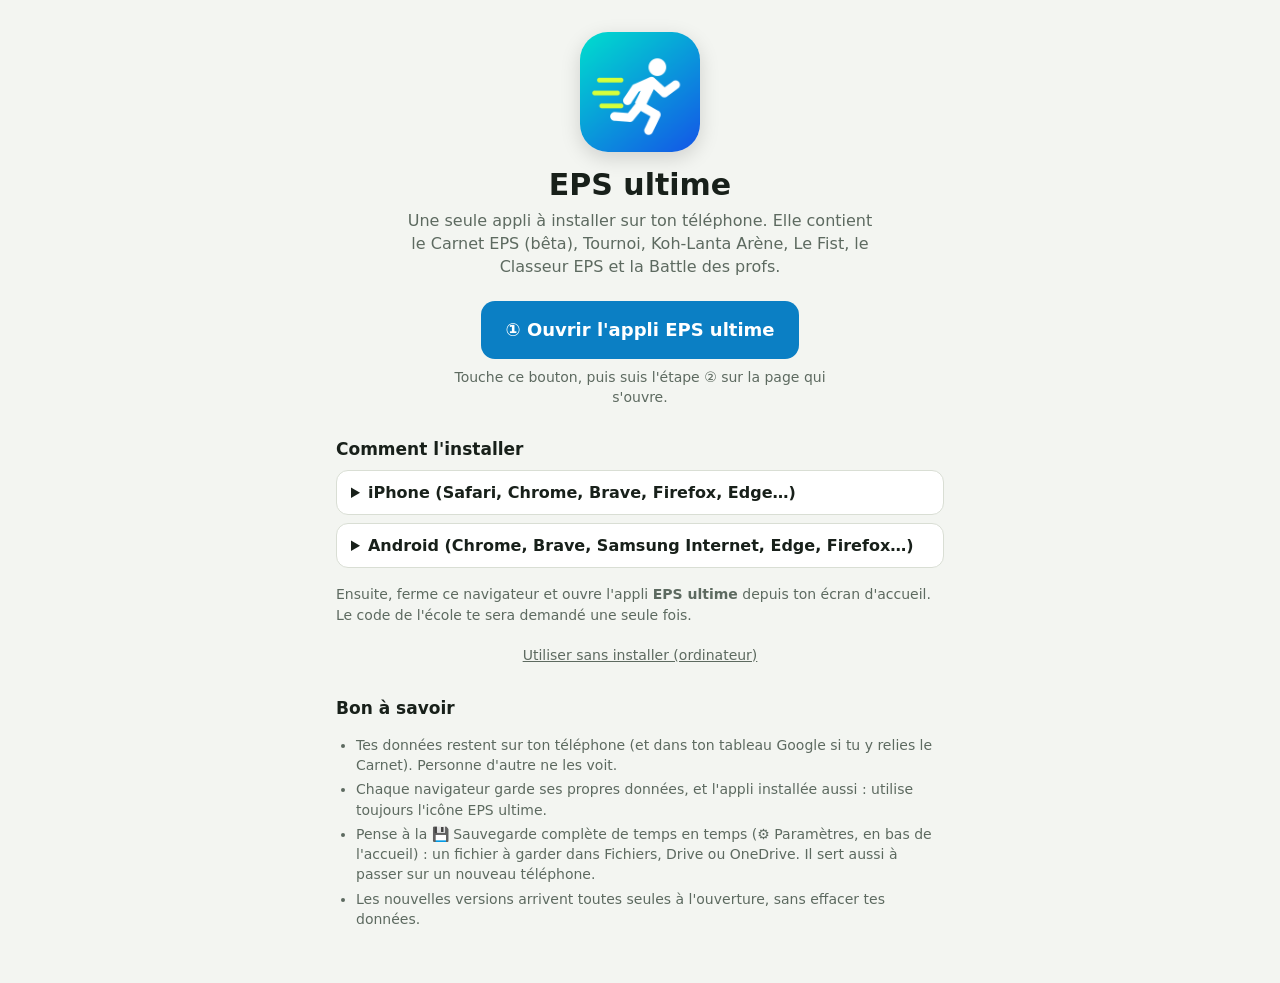
==== index.html @ 3ec4b6b5 "Paramètres de l'accueil comme Happiness : installation, état du Drive du carnet, sauvegarde complète" ====
<!doctype html>
<html lang="fr">
<head>
<meta charset="utf-8">
<meta name="viewport" content="width=device-width,initial-scale=1,viewport-fit=cover">
<title>EPS ultime</title>
<meta name="theme-color" content="#1f7a4d">
<link rel="manifest" href="manifest.webmanifest">
<link rel="icon" href="icones/eps-192.png">
<link rel="apple-touch-icon" href="icones/eps-180.png">
<meta name="apple-mobile-web-app-capable" content="yes">
<meta name="mobile-web-app-capable" content="yes">
<meta name="apple-mobile-web-app-title" content="EPS ultime">
<style>
:root{--bg:#f3f5f1;--surface:#fff;--fg:#18201a;--muted:#5d6a60;--line:#d9ded4;--accent:#0b7fc4}
@media (prefers-color-scheme:dark){:root{--bg:#111613;--surface:#1a211c;--fg:#e8eee9;--muted:#9aa89e;--line:#2c362f;--accent:#1c8fd6;color-scheme:dark}}
*{box-sizing:border-box}
html,body,a,button{touch-action:manipulation}
body{margin:0 auto;max-width:640px;padding:calc(20px + env(safe-area-inset-top,0px)) 16px calc(40px + env(safe-area-inset-bottom,0px));background:var(--bg);color:var(--fg);font:16px/1.45 system-ui,-apple-system,"Segoe UI",sans-serif}
.top{display:flex;align-items:center;gap:12px;margin-bottom:22px}
.top img{width:48px;height:48px;border-radius:12px}
h1{font-size:26px;margin:0;line-height:1.1}
.sub{color:var(--muted);margin:2px 0 0;font-size:14px}
.tuiles{display:grid;grid-template-columns:1fr 1fr;gap:12px}
a.tuile{display:flex;flex-direction:column;align-items:center;gap:10px;padding:18px 10px;background:var(--surface);border:1px solid var(--line);border-radius:18px;color:inherit;text-decoration:none;text-align:center}
a.tuile:active{transform:scale(.97)}
a.tuile img{width:84px;height:84px;border-radius:20px}
a.tuile b{font-size:17px}
a.tuile span{color:var(--muted);font-size:13px;line-height:1.3}
.tuile[hidden]{display:none}
/* Le carnet en grand (80 % du temps), les autres plus petits */
.tuiles{grid-template-columns:repeat(3,1fr);gap:10px}
a.tuile.principale{grid-column:1/-1;flex-direction:row;text-align:left;gap:16px;padding:18px 16px}
a.tuile.principale span{font-size:14px}
a.tuile:not(.principale){padding:12px 6px;gap:6px;border-radius:16px}
a.tuile:not(.principale) img,a.tuile:not(.principale) .ph{width:56px;height:56px;border-radius:14px;font-size:28px}
a.tuile:not(.principale) b{font-size:14px;line-height:1.2}
a.tuile:not(.principale) span{font-size:11.5px}
.ph{width:84px;height:84px;border-radius:20px;background:var(--line);display:grid;place-items:center;font-size:40px}
.beta{font-size:11px;font-weight:700;text-transform:uppercase;letter-spacing:.05em;background:#f2c230;color:#2b2100;border-radius:99px;padding:2px 7px;vertical-align:middle}
h2{font-size:17px;margin:30px 0 8px}
details{background:var(--surface);border:1px solid var(--line);border-radius:12px;padding:10px 14px;margin:8px 0}
summary{font-weight:600;cursor:pointer}
li{margin:4px 0}
.note{color:var(--muted);font-size:14px;padding-left:20px}
.installe .web-seul{display:none}
body:not(.installe) .app-seul{display:none}
.accueil{text-align:center;display:grid;justify-items:center;gap:8px;padding-top:12px}
.accueil img{width:120px;height:120px;border-radius:28px;box-shadow:0 6px 20px rgba(0,0,0,.15)}
.accueil h1{font-size:30px;margin-top:8px}
.accueil p{color:var(--muted);margin:0;max-width:30em}
.ios{margin-top:18px;background:var(--surface);border:2px solid var(--accent);border-radius:16px;padding:14px 16px}
.ios[hidden]{display:none}
.ios ol{margin:10px 0 0;padding-left:22px}
.ios li{margin:8px 0}
.ios .k{display:inline-block;border:1px solid var(--line);border-radius:6px;padding:0 5px;background:var(--bg)}
.gros-bouton{display:inline-block;margin-top:14px;border-radius:14px;padding:16px 24px;font-weight:700;font-size:18px;background:var(--accent);color:#fff;text-decoration:none}
body:not(.sur-installer) .etape2,.sur-installer .etape1{display:none}
#installer{margin-top:10px;border:0;border-radius:14px;padding:15px 22px;font:inherit;font-weight:700;font-size:17px;background:var(--accent);color:#fff}
/* Accueil plus gai (Kevin) : seulement le nom, une couleur par appli */
a.tuile{border:0;color:#fff;box-shadow:0 6px 16px rgba(0,0,0,.14)}
a.tuile b{color:#fff;text-shadow:0 1px 2px rgba(0,0,0,.25)}
a.tuile img{box-shadow:0 3px 10px rgba(0,0,0,.25)}
a.tuile.principale b{font-size:22px}
a.tuile.principale{align-items:center}
a.tuile:not(.principale){padding:14px 6px}
a.tuile.c-carnet{background:linear-gradient(140deg,#1f5fc8,#4f9bff)}
a.tuile.c-tournoi{background:linear-gradient(140deg,#e08a00,#ffc23a)}
a.tuile.c-koh{background:linear-gradient(140deg,#0f8a6a,#3cc79a)}
a.tuile.c-fist{background:linear-gradient(140deg,#c62f3f,#ff6b6b)}
a.tuile.c-classeur{background:linear-gradient(140deg,#7a3fc4,#b07cff)}
a.tuile.c-battle{background:linear-gradient(140deg,#d0388f,#ff7ac0)}
a.tuile .beta{background:#fff;color:#1f5fc8}
</style>
</head>
<body>
<div class="app-seul">
<div class="top"><img src="icones/eps-192.png" alt=""><div><h1>EPS ultime</h1><p class="sub">Gratuites, sans compte, même sans internet.</p></div></div>
<div class="tuiles">
  <a class="tuile principale perso c-carnet" href="carnet/"><img src="icones/carnet-192.png" alt=""><div><b>Carnet EPS <small class="beta">bêta</small></b></div></a>
  <a class="tuile c-tournoi" href="tournoi/"><img src="icones/tournoi-192.png" alt=""><b>Tournoi</b></a>
  <a class="tuile c-koh" href="koh-lanta/"><img src="icones/koh-lanta-192.png" alt=""><b>Koh-Lanta Arène</b></a>
  <a class="tuile c-fist" href="le-fist/"><img src="icones/le-fist-192.png" alt=""><b>Le Fist</b></a>
  <a class="tuile c-classeur" href="classeur/"><img src="icones/classeur-192.png" alt=""><b>Classeur EPS</b></a>
  <a class="tuile c-battle" href="battle/"><img src="icones/battle-192.png" alt=""><b>Battle des profs</b></a>
</div>
<script>
// Carnet : cadenas tant que le 2e code n'a pas été entré sur cet appareil (voir perso.js).
try { if (localStorage.getItem('eps-perso-ok') !== '5994471abb01112afcc18159f6cc74b4f511b99806da59b3caf5a9c173cacfc5')
  document.querySelectorAll('.tuile.perso b').forEach(b => b.insertAdjacentHTML('afterbegin', '🔒 ')); } catch (e) {}
</script>
<div class="pied"><button type="button" id="b-param" aria-expanded="false">⚙️ Paramètres</button></div>
<section id="param" hidden>
  <div id="installe-bloc">
    <div id="ib-ok" class="relie" hidden><b>✅ L'appli EPS ultime est installée sur cet appareil.</b><br>Ouvre-la toujours par son icône : c'est là que sont tes données.</div>
    <div id="ib-non"><b>📲 Mettre l'appli sur ton téléphone</b>
      <ol class="note">
        <li><b>iPhone, Safari</b> : touche <b>Partager</b> (carré avec une flèche, en bas), fais défiler et choisis <b>« Sur l'écran d'accueil »</b>, puis <b>Ajouter</b>.<br><b>Chrome ou Brave sur iPhone</b> : touche ⬆️ dans la barre d'adresse (ou ⋯ › Partager), puis « Sur l'écran d'accueil ».</li>
        <li><b>Android, Chrome</b> : menu <b>⋮</b> › <b>Installer l'application</b> (ou « Ajouter à l'écran d'accueil »).</li>
        <li><b>Ordinateur, Chrome ou Edge</b> : icône d'installation à droite de la barre d'adresse (ou mets simplement cette page en favori).</li>
      </ol>
      <button id="installer2" class="go" type="button" hidden>Installer maintenant</button></div>
  </div>
  <h2>📱 Cet appareil</h2>
  <div class="relie" id="relie-code" hidden><b>✅ Le code EPS ultime est entré sur cet appareil.</b><br>Les listes d'élèves et les classements arrivent tout seuls, il n'y a rien d'autre à faire.</div>
  <div class="relie non" id="relie-sans" hidden><b>⚠️ Le code EPS ultime n'est pas encore entré sur cet appareil.</b><br>Sans lui, pas de listes d'élèves ni de classements. Il est demandé à l'ouverture de l'appli installée.</div>
  <h2>👀 Applis visibles à l'accueil</h2>
  <p class="note" style="padding:0;margin:0 0 6px">Décoche celles dont tu ne te sers pas : elles disparaissent de l'accueil (rien n'est effacé).</p>
  <div id="choix-applis"></div>
  <h2>☁️ Carnet sur le Drive <span id="pill" class="pill">non relié</span></h2>
  <div id="drv-ok" class="relie" hidden><b id="drv-t">✅ Le Carnet EPS est relié à ton tableau Google.</b><br><span id="drv-d"></span><br><a href="carnet/#drive" class="lien">Voir ou modifier le lien dans le Carnet ›</a></div>
  <div id="drv-non" hidden><p class="note" style="padding:0;margin:0 0 8px">Le Carnet EPS de cet appareil n'envoie rien sur ton Drive. Relié, il copie chaque changement dans ton tableau Google (lisible comme un Excel) et tes notes suivent sur tes autres appareils.</p>
    <a href="carnet/#drive" class="btn-lien">Relier le Carnet à mon Drive ›</a></div>
  <h2>💾 Sauvegarde complète</h2>
  <p class="note" style="padding:0;margin:0 0 8px">Un seul fichier .zip avec l'appli et toutes les données de cet appareil (carnet, prépas, évaluations, tournoi, Koh-Lanta, Fist, classeur, battle), à garder sur ton ordinateur. Il sert aussi à passer sur un nouveau téléphone : il suffit de le restaurer ici.</p>
  <label class="f-code" for="s-code">Code de sauvegarde</label>
  <input id="s-code" class="f-inp" type="password" autocomplete="off" autocapitalize="none" autocorrect="off" spellcheck="false" placeholder="Code">
  <div class="btns"><button class="go" id="s-sauv" type="button">Télécharger la sauvegarde</button><button id="s-rest" type="button">Restaurer une sauvegarde</button><input type="file" id="s-fich" accept=".zip,application/zip" hidden></div>
  <p id="s-etat" class="note" style="padding:0"></p>
  <div id="param-bas"></div>
</section>
</div>
<div class="web-seul">
<div class="accueil">
  <img src="icones/eps-512.png" alt="">
  <h1>EPS ultime</h1>
  <p>Une seule appli à installer sur ton téléphone. Elle contient le Carnet EPS (bêta), Tournoi, Koh-Lanta Arène, Le Fist, le Classeur EPS et la Battle des profs.</p>
  <a id="ouvrir" class="gros-bouton etape1" href="installer/">① Ouvrir l'appli EPS ultime</a>
  <p class="etape1" style="font-size:14px">Touche ce bouton, puis suis l'étape ② sur la page qui s'ouvre.</p>
  <button id="installer" type="button" hidden>Installer l'appli EPS</button>
</div>
<div id="ios" class="ios etape2" hidden>
  <b>② Maintenant, ajoute-la à ton écran d'accueil</b>
  <p style="margin:6px 0 0;color:var(--muted);font-size:14px">Si tu as ouvert ce lien depuis WhatsApp, un mail ou une autre appli, ouvre-le d'abord dans ton navigateur (Safari, Brave ou Chrome).</p>
  <ol>
    <li><b>Safari</b> : touche <span class="k">⬆️</span> en bas.<br><b>Brave</b> : touche <span class="k">⋯</span> puis <b>Partager</b>.<br><b>Chrome</b> : touche <span class="k">⬆️</span> dans la barre d'adresse.</li>
    <li>Fais défiler et choisis <b>« Sur l'écran d'accueil »</b>.</li>
    <li>Touche <b>Ajouter</b>. L'icône turquoise <b>EPS ultime</b> apparaît sur ton écran d'accueil.</li>
  </ol>
  <p style="margin:6px 0 0;color:var(--muted);font-size:14px">Pas de « Sur l'écran d'accueil » dans la liste ? Tout en bas, touche <b>« Modifier les actions… »</b> et active-le.</p>
</div>
<h2>Comment l'installer</h2>
<details><summary>iPhone (Safari, Chrome, Brave, Firefox, Edge…)</summary><ol><li>Touche le bouton Partager (carré avec une flèche). Dans Brave ou Chrome, il est parfois dans le menu ⋯.</li><li>Choisis « Sur l'écran d'accueil ».</li><li>Touche « Ajouter ».</li></ol></details>
<details><summary>Android (Chrome, Brave, Samsung Internet, Edge, Firefox…)</summary><ol><li>Ouvre le menu du navigateur (⋮ ou ☰).</li><li>Choisis « Installer l'application » ou « Ajouter à l'écran d'accueil ».</li></ol></details>
<p class="note" style="padding:0;margin-top:16px">Ensuite, ferme ce navigateur et ouvre l'appli <b>EPS ultime</b> depuis ton écran d'accueil. Le code de l'école te sera demandé une seule fois.</p>
<p style="text-align:center;margin:18px 0 0"><a href="#" id="sans-installer" style="color:var(--muted);font-size:14px">Utiliser sans installer (ordinateur)</a></p>
</div>
<h2>Bon à savoir</h2>
<ul class="note">
  <li>Tes données restent sur ton téléphone (et dans ton tableau Google si tu y relies le Carnet). Personne d'autre ne les voit.</li>
  <li>Chaque navigateur garde ses propres données, et l'appli installée aussi : utilise toujours l'icône EPS ultime.</li>
  <li>Pense à la 💾 Sauvegarde complète de temps en temps (⚙️ Paramètres, en bas de l'accueil) : un fichier à garder dans Fichiers, Drive ou OneDrive. Il sert aussi à passer sur un nouveau téléphone.</li>
  <li>Les nouvelles versions arrivent toutes seules à l'ouverture, sans effacer tes données.</li>
</ul>
<div id="porte" hidden>
  <form id="porte-f">
    <img src="icones/eps-192.png" alt="">
    <b>EPS ultime</b>
    <span>Entre le code EPS ultime (majuscules ou minuscules, peu importe). Il n'est demandé qu'une fois sur ce téléphone.</span>
    <input id="porte-i" autocomplete="off" autocapitalize="none" autocorrect="off" spellcheck="false" placeholder="Code EPS ultime">
    <button type="submit">Entrer</button>
    <span id="porte-m" class="err"></span>
  </form>
</div>
<style>
.pied{text-align:center;margin:30px 0 0}
.pied button{border:0;background:none;color:var(--muted);font:inherit;font-size:14px;font-weight:600;padding:8px 12px}
#param{margin-top:8px}
#param h2:first-child{margin-top:8px}
.choix{display:flex;align-items:center;gap:10px;padding:9px 12px;margin:6px 0;background:var(--surface);border:1px solid var(--line);border-radius:12px;font-weight:600}
.choix input{width:20px;height:20px;accent-color:var(--accent)}
.choix img{width:30px;height:30px;border-radius:8px}
.relie{background:#d8efdc;color:#1d5a2c;border-radius:14px;padding:12px 14px;font-size:14px;line-height:1.5;margin:6px 0 10px}
@media (prefers-color-scheme:dark){.relie{background:#1f3a26;color:#bfe6c8}}
.relie.non{background:#fff1d6;color:#6b4300}
@media (prefers-color-scheme:dark){.relie.non{background:#3a2c12;color:#f2d49b}}
.relie .lien{color:inherit;font-weight:600;font-size:13px}
.pill{display:inline-block;font-size:12px;font-weight:700;padding:2px 8px;border-radius:99px;background:var(--line);color:var(--muted);vertical-align:middle}
.pill.ok{background:#d8efdc;color:#1d5a2c}
.pill.att{background:#fff1d6;color:#6b4300}
#installe-bloc{background:var(--surface);border:2px solid var(--accent);border-radius:16px;padding:14px 16px;margin:8px 0 0}
#installe-bloc b{font-size:16px}
#installe-bloc ol{margin:8px 0 0;padding-left:20px}
.installe-vrai #installe-bloc{border:0;padding:0;background:none}
#param button,.btn-lien{border:1px solid var(--line);border-radius:10px;padding:10px 14px;font:inherit;font-weight:600;background:var(--surface);color:var(--fg);text-decoration:none;display:inline-block}
#param button.go,.btn-lien{background:var(--accent);border-color:var(--accent);color:#fff}
#param button:disabled{opacity:.5}
#installer2{width:100%;margin-top:10px}
.btns{display:flex;gap:8px;flex-wrap:wrap;margin-top:10px}
.f-code{display:block;font-size:14px;font-weight:600;margin:4px 0 4px}
.f-inp{width:100%;max-width:260px;border:1px solid var(--line);border-radius:10px;padding:11px;font:inherit;background:var(--surface);color:var(--fg)}
#s-etat.err{color:#c92a2a;font-weight:600}
#porte{position:fixed;inset:0;z-index:50;background:var(--bg);display:grid;place-items:center;padding:16px}
#porte[hidden]{display:none}
#porte form{display:grid;gap:12px;max-width:340px;width:100%;text-align:center;justify-items:center}
#porte img{width:72px;height:72px;border-radius:18px}
#porte b{font-size:22px}
#porte span{color:var(--muted);font-size:15px}
#porte input{width:100%;border:1px solid var(--line);border-radius:12px;padding:14px;font:inherit;font-size:17px;background:var(--surface);color:var(--fg);text-align:center}
#porte button{width:100%;border:0;border-radius:12px;padding:14px;font:inherit;font-weight:700;background:var(--accent);color:#fff}
#porte .err{color:#c92a2a;min-height:1.2em}
</style>
<script>
// Dans le navigateur : seulement la page d'installation. Dans l'appli installee : les tuiles.
// ?ordi dans l'adresse (favori sur l'ordinateur) : les tuiles directement, sans installer.
let modeNav = /[?&]ordi\b/.test(location.search); try { modeNav = modeNav || sessionStorage.getItem('eps-navigateur') === '1'; } catch(e){}
if (matchMedia('(display-mode: standalone)').matches || navigator.standalone || modeNav) document.body.classList.add('installe');
// L'installation se fait depuis installer/ (copie de cette page) : sur iPhone, certains navigateurs
// n'offrent « Sur l'écran d'accueil » que sur une sous-page. Une fois installee, l'appli revient ici.
const pageInstaller = location.pathname.endsWith('/installer/') || location.pathname.endsWith('/installer/index.html');
// Pas de redirection automatique : le bouton ① ouvre installer/, et c'est là qu'on fait Partager (Brave sur iPhone).
if (pageInstaller) document.body.classList.add('sur-installer');
if (document.body.classList.contains('installe') && pageInstaller) location.replace('./');
document.getElementById('sans-installer').onclick = e => { e.preventDefault(); try { sessionStorage.setItem('eps-navigateur', '1'); } catch(err){} location.reload(); };
const iOS = /iPhone|iPad|iPod/.test(navigator.userAgent) || (navigator.platform === 'MacIntel' && navigator.maxTouchPoints > 1);
if (iOS) document.getElementById('ios').hidden = false;
let invite = null;
window.addEventListener('beforeinstallprompt', e => { e.preventDefault(); invite = e; document.getElementById('installer').hidden = false; });
document.getElementById('installer').onclick = async () => { if (!invite) return; invite.prompt(); await invite.userChoice; invite = null; document.getElementById('installer').hidden = true; };
</script>
<script>
// Code d'ecole : debloque les listes d'eleves (chiffrees dans eleves.chiffre.json), une fois par appareil.
function montrerTableau(){
  let u = null; try { u = localStorage.getItem('eps-tableau'); } catch(e){}
  const t = document.getElementById('tuile-tableau');
  if (t){ if (u){ t.href = u; t.hidden = false; } else t.hidden = true; }
  let s = null; try { s = localStorage.getItem('eps-script'); } catch(e){}
  const c = document.getElementById('tuile-classement'); if (c) c.hidden = !s;
}
montrerTableau();
const b64 = s => Uint8Array.from(atob(s), c => c.charCodeAt(0));
async function ouvrirListes(code){
  const C = await (await fetch('eleves.chiffre.json', {cache: 'no-cache'})).json();
  const base = await crypto.subtle.importKey('raw', new TextEncoder().encode(code), 'PBKDF2', false, ['deriveKey']);
  const cle = await crypto.subtle.deriveKey({name: 'PBKDF2', salt: b64(C.s), iterations: 250000, hash: 'SHA-256'}, base, {name: 'AES-GCM', length: 256}, false, ['decrypt']);
  const txt = new TextDecoder().decode(await crypto.subtle.decrypt({name: 'AES-GCM', iv: b64(C.i)}, cle, b64(C.d)));
  const o = JSON.parse(txt);
  localStorage.setItem('kl-listes-v1', JSON.stringify(o.listes || o));
  if (o.tableau) localStorage.setItem('eps-tableau', o.tableau); else localStorage.removeItem('eps-tableau');
  if (o.script) localStorage.setItem('eps-script', o.script); else localStorage.removeItem('eps-script');
  montrerTableau();
  localStorage.setItem('eps-cle', code); // code d'EPS ultime (dechiffre les listes)
  localStorage.setItem('eps-code', o.scode || code); // code d'ecole envoye au script Google
  localStorage.setItem('eps-listes-v', C.v);
}
let codeGarde = null; try { codeGarde = localStorage.getItem('eps-cle') || localStorage.getItem('eps-code'); } catch(e){}
const installe = document.body.classList.contains('installe');
if (!codeGarde && installe) document.getElementById('porte').hidden = false;
else if (navigator.onLine) ouvrirListes(codeGarde).catch(() => {}); // listes mises a jour
document.getElementById('porte-f').onsubmit = async e => {
  e.preventDefault();
  const m = document.getElementById('porte-m'); m.textContent = 'Vérification…';
  try { await ouvrirListes(document.getElementById('porte-i').value.trim().toLowerCase()); document.getElementById('porte').hidden = true; m.textContent = ''; }
  catch(err){ m.textContent = navigator.onLine ? 'Code incorrect, réessaie.' : 'Connecte-toi à internet pour la première ouverture.'; }
};
</script>
<script src="sauvegarde.js"></script>
<script>
// Paramètres en bas de l'accueil (comme Happiness) : applis visibles (localStorage 'eps-cachees' = liste des href cachés)
(() => {
  const $ = id => document.getElementById(id), tuiles = [...document.querySelectorAll('.app-seul .tuiles a.tuile')];
  let cachees = []; try { cachees = JSON.parse(localStorage.getItem('eps-cachees') || '[]'); } catch(e){}
  const appliquer = () => tuiles.forEach(t => { if (!t.id) t.hidden = cachees.includes(t.getAttribute('href')); });
  $('choix-applis').innerHTML = tuiles.filter(t => !t.id).map(t => `<label class="choix"><input type="checkbox" data-h="${t.getAttribute('href')}" ${cachees.includes(t.getAttribute('href')) ? '' : 'checked'}><img src="${t.querySelector('img').getAttribute('src')}" alt="">${t.querySelector('b').textContent.replace('🔒 ', '')}</label>`).join('');
  $('choix-applis').onchange = e => { const h = e.target.dataset.h; if (!h) return; cachees = cachees.filter(x => x !== h); if (!e.target.checked) cachees.push(h);
    try { localStorage.setItem('eps-cachees', JSON.stringify(cachees)); } catch(err){} appliquer(); };
  appliquer();
  $('b-param').onclick = () => { const o = $('param').hidden; $('param').hidden = !o; $('b-param').setAttribute('aria-expanded', String(o)); if (o) $('param').scrollIntoView({behavior: 'smooth', block: 'start'}); };
  let code = false; try { code = !!(localStorage.getItem('eps-cle') || localStorage.getItem('eps-code')); } catch(e){}
  $('relie-code').hidden = !code; $('relie-sans').hidden = code;
  // Installée (icône de l'écran d'accueil) : on le dit ; sinon (ordinateur, ?ordi) : comment l'installer
  const vraie = matchMedia('(display-mode: standalone)').matches || !!navigator.standalone;
  $('ib-ok').hidden = !vraie; $('ib-non').hidden = vraie; document.body.classList.toggle('installe-vrai', vraie);
  window.addEventListener('beforeinstallprompt', () => { $('installer2').hidden = false; });
  $('installer2').onclick = () => document.getElementById('installer').click();
  // Carnet relié au Drive ? (réglage du Carnet, localStorage 'carnet-drive')
  const heure = ts => new Date(ts).toLocaleString('fr-BE', {day: 'numeric', month: 'long', hour: '2-digit', minute: '2-digit'});
  const drive = () => {
    let o = {}; try { o = JSON.parse(localStorage.getItem('carnet-drive') || '{}') || {}; } catch(e){}
    const ok = !!(o.url && o.cle);
    $('drv-ok').hidden = !ok; $('drv-non').hidden = ok;
    $('pill').textContent = !ok ? 'non relié' : o.err ? 'à vérifier' : o.attente ? 'envoi en attente' : 'relié';
    $('pill').className = 'pill' + (!ok ? '' : o.err || o.attente ? ' att' : ' ok');
    $('drv-ok').classList.toggle('non', ok && !!o.err);
    $('drv-t').textContent = ok && o.err ? '⚠️ Le Carnet est relié au Drive, mais le dernier envoi n\'a pas marché.' : '✅ Le Carnet EPS est relié à ton tableau Google.';
    $('drv-d').textContent = !ok ? '' : (o.err ? o.err + ' ' : '') + (o.attente ? 'Des changements attendent d\'être envoyés : ouvre le Carnet avec internet. ' : 'Chaque changement du carnet part tout seul sur le Drive. ')
      + (o.dernier ? 'Dernier envoi : ' + heure(o.dernier) + '.' : '') + (o.cle ? ' Code du carnet : ' + o.cle + '.' : '');
  };
  drive(); window.addEventListener('storage', drive); document.addEventListener('visibilitychange', () => { if (!document.hidden) drive(); });
  // Sauvegarde complète (sauvegarde.js), protégée par le code de sauvegarde
  const dire = (t, err) => { $('s-etat').textContent = t; $('s-etat').className = 'note' + (err ? ' err' : ''); };
  const occupe = o => { $('s-sauv').disabled = $('s-rest').disabled = o; };
  const mo = n => n > 1048576 ? (n / 1048576).toFixed(1) + ' Mo' : Math.ceil(n / 1024) + ' Ko';
  const verifier = async () => {
    if (!$('s-code').value.trim()){ dire('Tape d\'abord le code de sauvegarde.', true); $('s-code').focus(); return false; }
    if (!(await Sauvegarde.codeOk($('s-code').value))){ dire('Code de sauvegarde incorrect.', true); $('s-code').select(); return false; }
    return true;
  };
  $('s-sauv').onclick = async () => {
    occupe(true);
    try { if (await verifier()){ const r = await Sauvegarde.sauvegarder(t => dire(t)); dire(`✓ Sauvegarde téléchargée (${r.n} classe${r.n > 1 ? 's' : ''} dans le carnet, ${mo(r.taille)})${r.drive ? ', avec aussi la copie du carnet qui est sur ton Drive' : ''}. Range-la dans un dossier de ton ordinateur : elle contient les notes de tes élèves.`); } }
    catch(e){ dire('⚠️ ' + e.message, true); }
    occupe(false);
  };
  $('s-rest').onclick = async () => { occupe(true); const ok = await verifier(); occupe(false); if (ok) $('s-fich').click(); };
  $('s-fich').onchange = async () => {
    const f = $('s-fich').files[0]; $('s-fich').value = ''; if (!f) return;
    occupe(true);
    try {
      const L = await Sauvegarde.lire(f), quand = new Date(L.date).toLocaleDateString('fr-BE', {day: 'numeric', month: 'long', year: 'numeric'});
      if (confirm(`Remettre la sauvegarde du ${quand} (${L.classes} classe${L.classes > 1 ? 's' : ''} dans le carnet) ?\n\nLes données EPS ultime de cet appareil seront remplacées par celles de la sauvegarde.${/"url"/.test(localStorage.getItem('carnet-drive') || '') ? ' Ensuite, le carnet reprend tout seul ce qui est plus récent sur ton Drive.' : ''}`)){
        Sauvegarde.remettre(L); dire(`✓ Sauvegarde du ${quand} remise. L'appli se recharge…`); setTimeout(() => location.reload(), 1500);
      } else dire('');
    } catch(e){ dire('⚠️ ' + e.message, true); }
    occupe(false);
  };
  // Appli installée : « Bon à savoir » passe dans les Paramètres
  if (document.body.classList.contains('installe')) { const h = [...document.querySelectorAll('body > h2')].find(x => /Bon à savoir/.test(x.textContent)); if (h) $('param-bas').append(h, h.nextElementSibling); }
})();
</script>
<script>
// Mise a jour automatique : on verifie a chaque ouverture et a chaque retour dans l'appli,
// et on recharge une fois quand la nouvelle version est prete (les donnees restent sur le telephone).
if ('serviceWorker' in navigator) {
  const dejaPilote = !!navigator.serviceWorker.controller; let recharge = false;
  navigator.serviceWorker.addEventListener('controllerchange', () => { if (dejaPilote && !recharge) { recharge = true; location.reload(); } });
  if (navigator.onLine) navigator.serviceWorker.register('sw.js').then(reg => {
    document.addEventListener('visibilitychange', () => { if (document.visibilityState === 'visible' && navigator.onLine) reg.update().catch(() => {}); });
  }).catch(() => {});
}
</script>
</body>
</html>
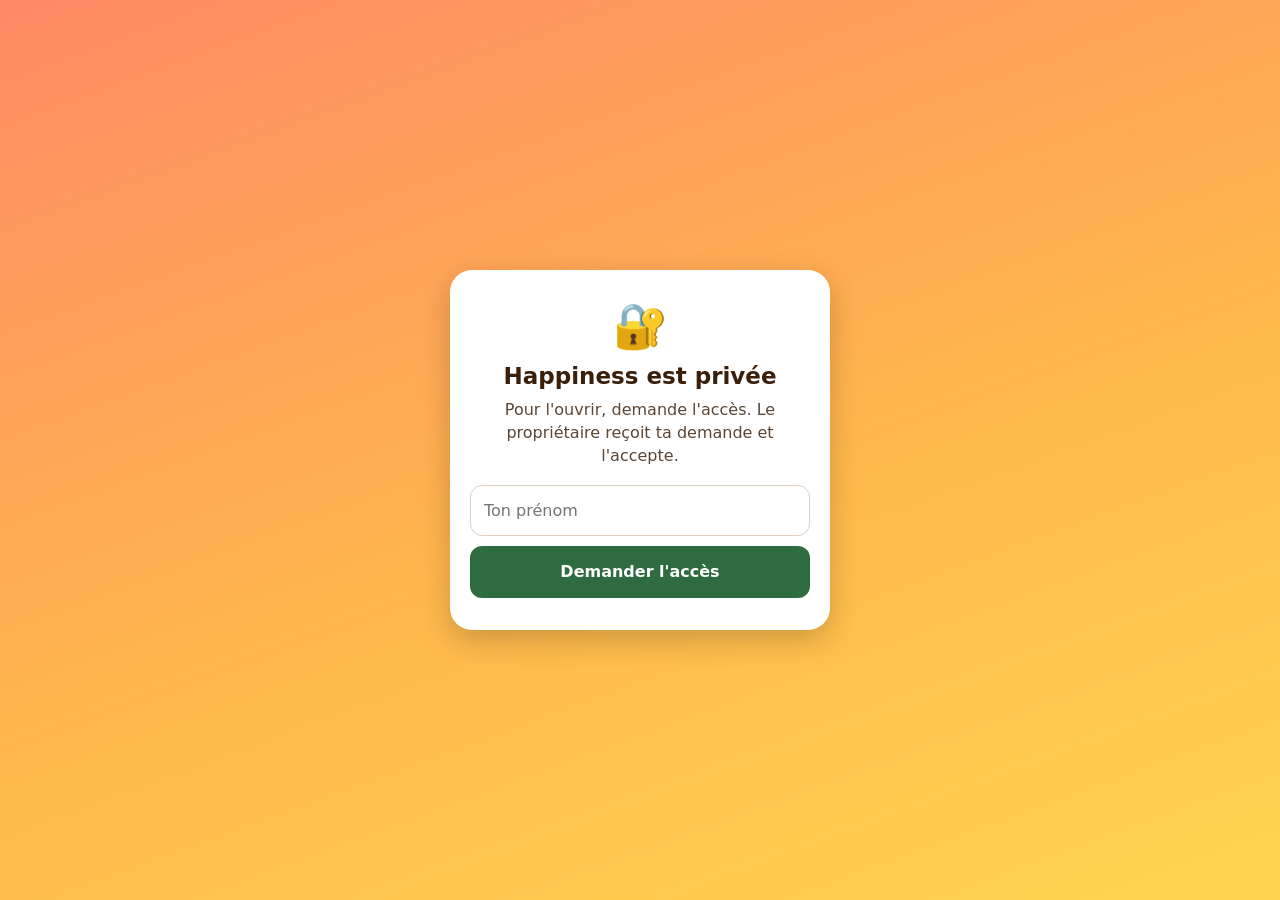
==== commit 93729414: "EPS ultime (beapp.be) eps-v195 : accès sur demande (prive.js), comme Happiness Co-Authored-By: Claud" ====
--- a/index.html
+++ b/index.html
@@ -2,6 +2,7 @@
 <html lang="fr">
 <head>
 <meta charset="utf-8">
+<script src="prive.js"></script>
 <meta name="viewport" content="width=device-width,initial-scale=1,viewport-fit=cover">
 <title>EPS ultime</title>
 <meta name="theme-color" content="#1f7a4d">
@@ -29,12 +30,12 @@
 a.tuile span{color:var(--muted);font-size:13px;line-height:1.3}
 .tuile[hidden]{display:none}
 /* Le carnet en grand (80 % du temps), les autres plus petits */
-.tuiles{grid-template-columns:repeat(3,1fr);gap:10px}
+.tuiles{grid-template-columns:repeat(4,minmax(0,1fr));gap:8px} /* Classeur EPS retiré de l'accueil (dossier classeur/ gardé en réserve) : les 4 autres sur une ligne */
 a.tuile.principale{grid-column:1/-1;flex-direction:row;text-align:left;gap:16px;padding:18px 16px}
 a.tuile.principale span{font-size:14px}
 a.tuile:not(.principale){padding:12px 6px;gap:6px;border-radius:16px}
-a.tuile:not(.principale) img,a.tuile:not(.principale) .ph{width:56px;height:56px;border-radius:14px;font-size:28px}
-a.tuile:not(.principale) b{font-size:14px;line-height:1.2}
+a.tuile:not(.principale) img,a.tuile:not(.principale) .ph{width:48px;height:48px;border-radius:12px;font-size:24px}
+a.tuile:not(.principale) b{font-size:12.5px;line-height:1.2;overflow-wrap:anywhere}
 a.tuile:not(.principale) span{font-size:11.5px}
 .ph{width:84px;height:84px;border-radius:20px;background:var(--line);display:grid;place-items:center;font-size:40px}
 .beta{font-size:11px;font-weight:700;text-transform:uppercase;letter-spacing:.05em;background:#f2c230;color:#2b2100;border-radius:99px;padding:2px 7px;vertical-align:middle}
@@ -63,13 +64,14 @@
 a.tuile img{box-shadow:0 3px 10px rgba(0,0,0,.25)}
 a.tuile.principale b{font-size:22px}
 a.tuile.principale{align-items:center}
-a.tuile:not(.principale){padding:14px 6px}
+a.tuile:not(.principale){padding:12px 4px}
 a.tuile.c-carnet{background:linear-gradient(140deg,#1f5fc8,#4f9bff)}
 a.tuile.c-tournoi{background:linear-gradient(140deg,#e08a00,#ffc23a)}
 a.tuile.c-koh{background:linear-gradient(140deg,#0f8a6a,#3cc79a)}
 a.tuile.c-fist{background:linear-gradient(140deg,#c62f3f,#ff6b6b)}
 a.tuile.c-classeur{background:linear-gradient(140deg,#7a3fc4,#b07cff)}
 a.tuile.c-battle{background:linear-gradient(140deg,#d0388f,#ff7ac0)}
+a.tuile.c-journal{background:linear-gradient(140deg,#0f766e,#2dd4bf)}
 a.tuile .beta{background:#fff;color:#1f5fc8}
 </style>
 </head>
@@ -77,18 +79,13 @@
 <div class="app-seul">
 <div class="top"><img src="icones/eps-192.png" alt=""><div><h1>EPS ultime</h1><p class="sub">Gratuites, sans compte, même sans internet.</p></div></div>
 <div class="tuiles">
-  <a class="tuile principale perso c-carnet" href="carnet/"><img src="icones/carnet-192.png" alt=""><div><b>Carnet EPS <small class="beta">bêta</small></b></div></a>
+  <a class="tuile principale c-carnet" href="carnet/"><img src="icones/carnet-192.png" alt=""><div><b>Carnet EPS <small class="beta">bêta</small></b></div></a>
   <a class="tuile c-tournoi" href="tournoi/"><img src="icones/tournoi-192.png" alt=""><b>Tournoi</b></a>
   <a class="tuile c-koh" href="koh-lanta/"><img src="icones/koh-lanta-192.png" alt=""><b>Koh-Lanta Arène</b></a>
   <a class="tuile c-fist" href="le-fist/"><img src="icones/le-fist-192.png" alt=""><b>Le Fist</b></a>
-  <a class="tuile c-classeur" href="classeur/"><img src="icones/classeur-192.png" alt=""><b>Classeur EPS</b></a>
-  <a class="tuile c-battle" href="battle/"><img src="icones/battle-192.png" alt=""><b>Battle des profs</b></a>
-</div>
-<script>
-// Carnet : cadenas tant que le 2e code n'a pas été entré sur cet appareil (voir perso.js).
-try { if (localStorage.getItem('eps-perso-ok') !== '5994471abb01112afcc18159f6cc74b4f511b99806da59b3caf5a9c173cacfc5')
-  document.querySelectorAll('.tuile.perso b').forEach(b => b.insertAdjacentHTML('afterbegin', '🔒 ')); } catch (e) {}
-</script>
+  <a class="tuile c-battle" href="battle/jeux/?eps"><img src="icones/battle-192.png" alt=""><b>Battle des profs</b></a>
+  <a class="tuile c-journal" href="journal/?eps"><img src="icones/journal-192.png" alt=""><b>Journal de l'école</b></a>
+</div>
 <div class="pied"><button type="button" id="b-param" aria-expanded="false">⚙️ Paramètres</button></div>
 <section id="param" hidden>
   <div id="installe-bloc">
@@ -260,6 +257,7 @@
 (() => {
   const $ = id => document.getElementById(id), tuiles = [...document.querySelectorAll('.app-seul .tuiles a.tuile')];
   let cachees = []; try { cachees = JSON.parse(localStorage.getItem('eps-cachees') || '[]'); } catch(e){}
+  cachees = cachees.map(h => h === 'battle/' ? 'battle/jeux/?eps' : h); // la tuile Battle ouvre maintenant la liste des jeux (03/11)
   const appliquer = () => tuiles.forEach(t => { if (!t.id) t.hidden = cachees.includes(t.getAttribute('href')); });
   $('choix-applis').innerHTML = tuiles.filter(t => !t.id).map(t => `<label class="choix"><input type="checkbox" data-h="${t.getAttribute('href')}" ${cachees.includes(t.getAttribute('href')) ? '' : 'checked'}><img src="${t.querySelector('img').getAttribute('src')}" alt="">${t.querySelector('b').textContent.replace('🔒 ', '')}</label>`).join('');
   $('choix-applis').onchange = e => { const h = e.target.dataset.h; if (!h) return; cachees = cachees.filter(x => x !== h); if (!e.target.checked) cachees.push(h);
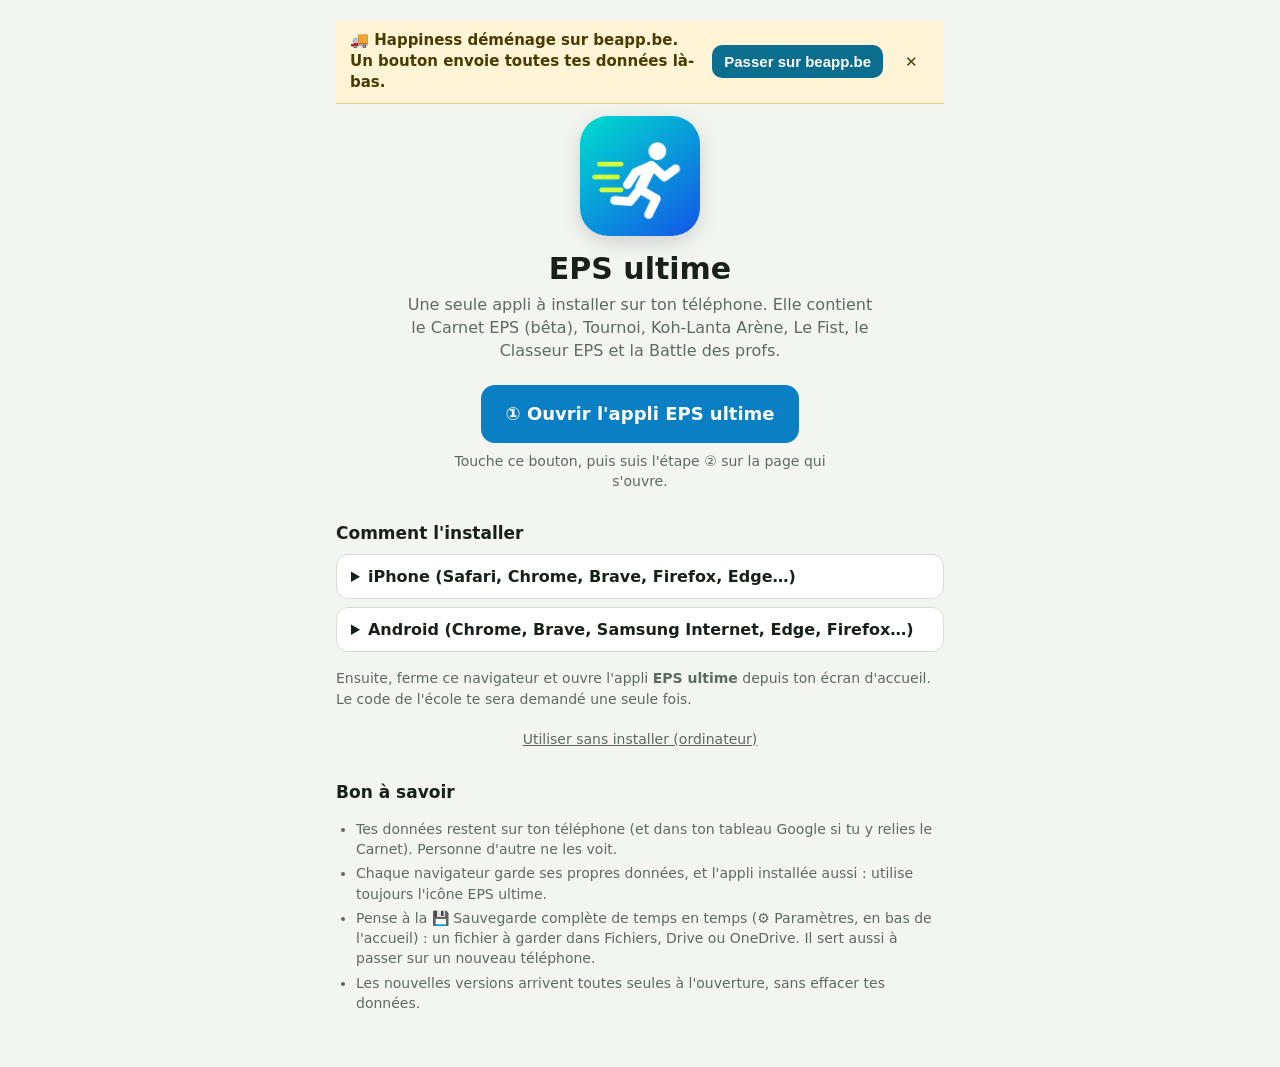
==== commit ecdfc628: "EPS ultime déménage sur beapp.be : bandeau et bouton « Passer sur beapp.be » - demenager.js : envoie" ====
--- a/index.html
+++ b/index.html
@@ -2,7 +2,6 @@
 <html lang="fr">
 <head>
 <meta charset="utf-8">
-<script src="prive.js"></script>
 <meta name="viewport" content="width=device-width,initial-scale=1,viewport-fit=cover">
 <title>EPS ultime</title>
 <meta name="theme-color" content="#1f7a4d">
@@ -327,5 +326,6 @@
   }).catch(() => {});
 }
 </script>
+<script src="demenager.js"></script>
 </body>
 </html>
